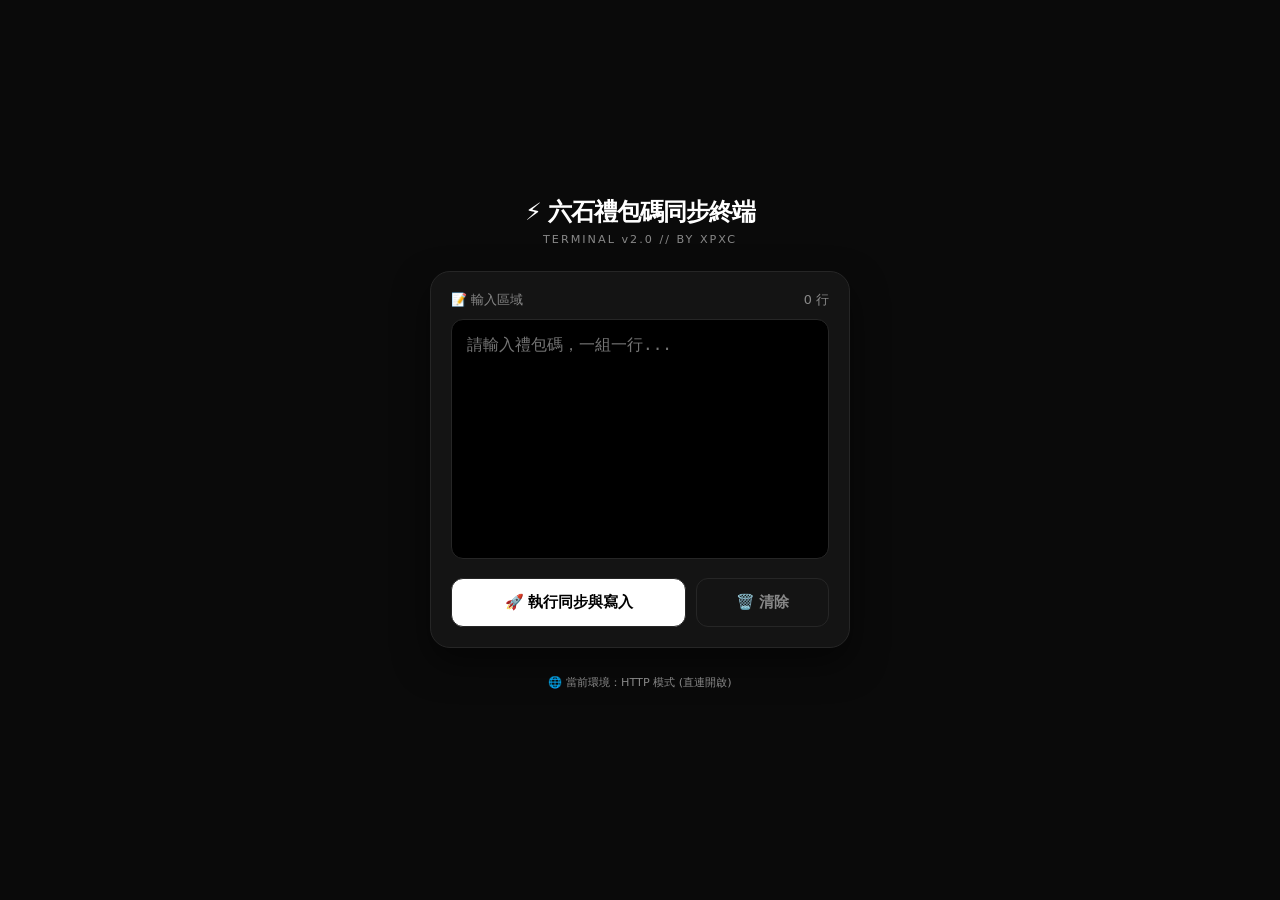
==== addDHM.html @ 52ad536d "Update addDHM.html" ====
<!DOCTYPE html>
<html lang="zh-TW">
<head>
    <meta charset="UTF-8">
    <meta name="viewport" content="width=device-width, initial-scale=1.0, maximum-scale=1.0, user-scalable=no">
    <title>六石禮包碼同步</title>
    <link rel="stylesheet" href="css/DHM.css">
</head>
<body>

<div class="container">
    <div class="header">
        <h1><span>⚡</span> 六石禮包碼同步終端</h1>
        <p>TERMINAL v2.0 // BY XPXC</p>
    </div>

    <div class="main-card">
        <div class="input-header">
            <span>📝 輸入區域</span>
            <span id="line-count">0 行</span>
        </div>
        
        <textarea id="codes" placeholder="請輸入禮包碼，一組一行..." oninput="updateLineCount()"></textarea>

        <div class="action-group">
            <button id="submitBtn" class="btn-primary" onclick="submitData()">
                <span class="icon">🚀</span> 執行同步與寫入
            </button>
            <button class="btn-secondary" onclick="clearAll()">
                <span class="icon">🗑️</span> 清除
            </button>
        </div>

        <div id="status-box" class="status-box" style="display:none;">
            <div class="status-header">
                <span class="pulse"></span> 系統回饋
            </div>
            <div id="status-content">等待指令...</div>
        </div>
    </div>

    <div class="footer">
        <p>🌐 當前環境：HTTP 模式 (直連開啟)</p>
    </div>
</div>

<script src="js/DHM.js"></script>
</body>
</html>
---- css/DHM.css ----
:root {
    --bg: #0a0a0a;
    --card: #141414;
    --border: #262626;
    --text-main: #ffffff;
    --text-dim: #888888;
    --accent: #ffffff;
    --error: #ff4444;
}

body {
    background-color: var(--bg);
    color: var(--text-main);
    font-family: 'Inter', -apple-system, system-ui, sans-serif;
    margin: 0;
    display: flex;
    justify-content: center;
    align-items: center;
    min-height: 100vh;
}

.container {
    width: 90%;
    max-width: 420px;
    padding: 20px 0;
}

.header {
    text-align: center;
    margin-bottom: 25px;
}

.header h1 {
    font-size: 1.5rem;
    font-weight: 800;
    letter-spacing: -1px;
    margin: 0;
}

.header p {
    font-size: 0.7rem;
    color: var(--text-dim);
    letter-spacing: 2px;
    margin-top: 5px;
}

.main-card {
    background: var(--card);
    border: 1px solid var(--border);
    border-radius: 20px;
    padding: 20px;
    box-shadow: 0 15px 35px rgba(0,0,0,0.5);
}

.input-header {
    display: flex;
    justify-content: space-between;
    font-size: 0.8rem;
    color: var(--text-dim);
    margin-bottom: 10px;
}

textarea {
    width: 100%;
    height: 240px;
    background: #000;
    border: 1px solid var(--border);
    border-radius: 12px;
    color: #fff;
    padding: 15px;
    font-size: 16px;
    box-sizing: border-box;
    resize: none;
    outline: none;
    transition: 0.3s;
}

textarea:focus {
    border-color: #555;
}

.action-group {
    display: flex;
    gap: 10px;
    margin-top: 15px;
}

button {
    padding: 14px;
    border-radius: 12px;
    font-size: 15px;
    font-weight: 600;
    cursor: pointer;
    transition: all 0.2s;
    border: 1px solid var(--border);
}

.btn-primary {
    flex: 2;
    background: var(--accent);
    color: #000;
}

.btn-secondary {
    flex: 1;
    background: transparent;
    color: var(--text-dim);
}

button:active {
    transform: scale(0.96);
}

.status-box {
    margin-top: 20px;
    padding: 15px;
    background: #000;
    border: 1px solid var(--border);
    border-radius: 12px;
    font-size: 0.9rem;
}

.status-header {
    display: flex;
    align-items: center;
    gap: 8px;
    font-size: 0.75rem;
    color: var(--text-dim);
    margin-bottom: 5px;
}

.pulse {
    width: 6px;
    height: 6px;
    background: var(--text-dim);
    border-radius: 50%;
    animation: blink 1s infinite;
}

@keyframes blink {
    50% { opacity: 0; }
}

.footer {
    text-align: center;
    margin-top: 25px;
    font-size: 0.7rem;
    color: var(--text-dim);
    line-height: 1.8;
}

#status-content {
    word-break: break-all;
}
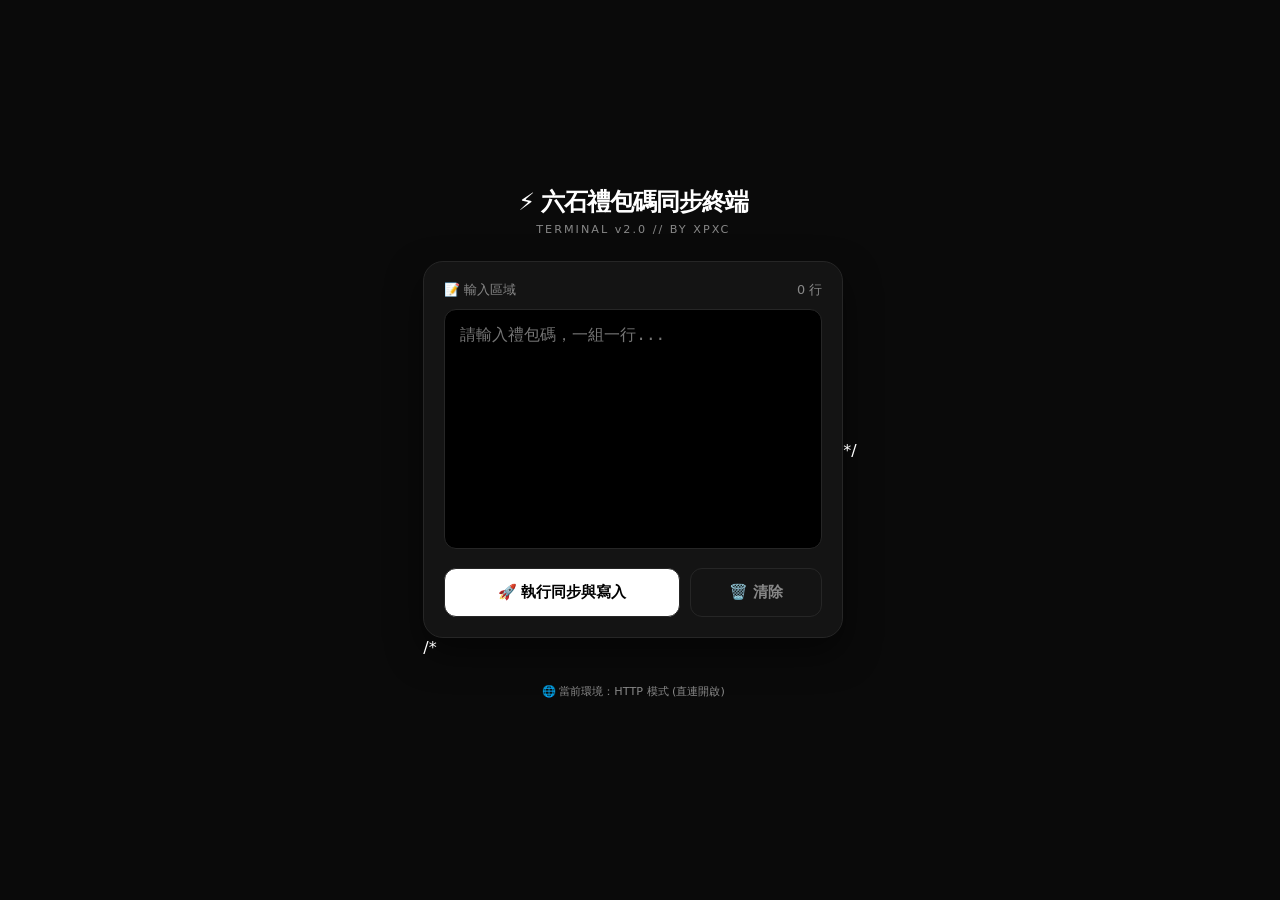
==== commit d6f72ba8: "Update addDHM.html" ====
--- a/addDHM.html
+++ b/addDHM.html
@@ -33,17 +33,17 @@
 
         <div id="status-box" class="status-box" style="display:none;">
             <div class="status-header">
-                <span class="pulse"></span> 系統回饋
+                <span class="pulse"></span> 系統回傳結果
             </div>
             <div id="status-content">等待指令...</div>
         </div>
     </div>
-
+/*
     <div class="footer">
         <p>🌐 當前環境：HTTP 模式 (直連開啟)</p>
     </div>
 </div>
-
+*/
 <script src="js/DHM.js"></script>
 </body>
 </html>
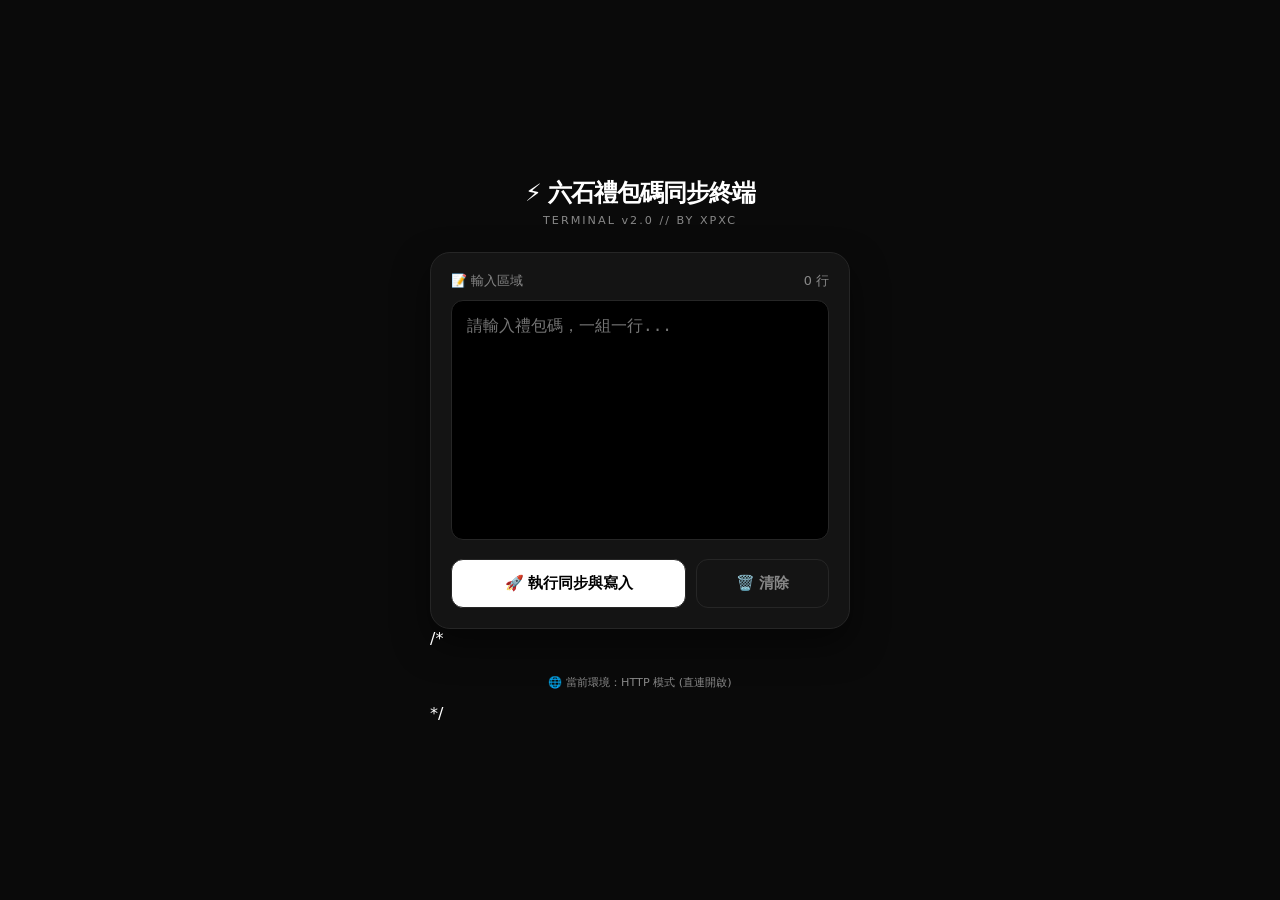
==== commit 7136c766: "Update addDHM.html" ====
--- a/addDHM.html
+++ b/addDHM.html
@@ -41,9 +41,8 @@
 /*
     <div class="footer">
         <p>🌐 當前環境：HTTP 模式 (直連開啟)</p>
-    </div>
+    </div>*/
 </div>
-*/
 <script src="js/DHM.js"></script>
 </body>
 </html>
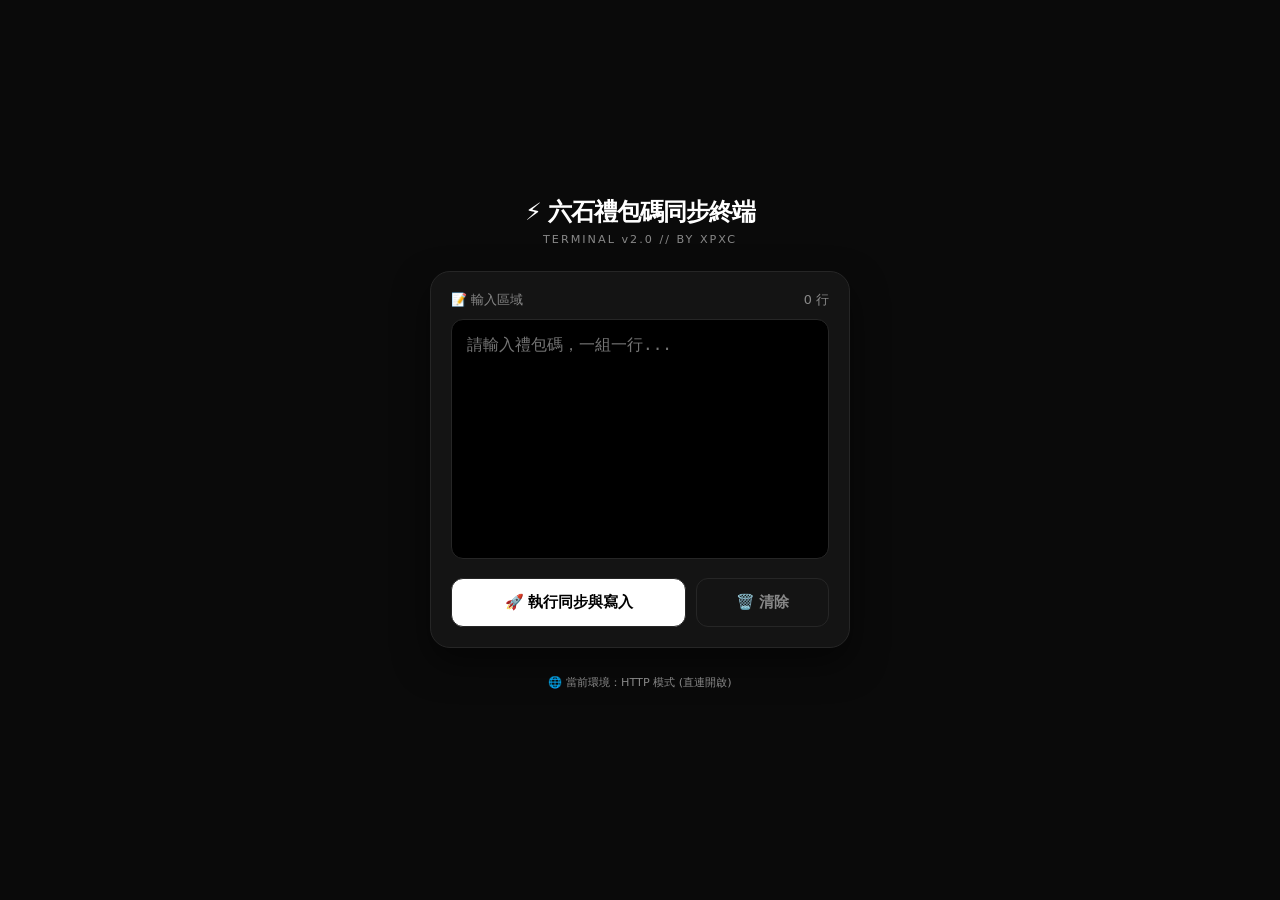
==== commit 42b9f95c: "Update addDHM.html" ====
--- a/addDHM.html
+++ b/addDHM.html
@@ -38,10 +38,10 @@
             <div id="status-content">等待指令...</div>
         </div>
     </div>
-/*
+
     <div class="footer">
         <p>🌐 當前環境：HTTP 模式 (直連開啟)</p>
-    </div>*/
+    </div>
 </div>
 <script src="js/DHM.js"></script>
 </body>
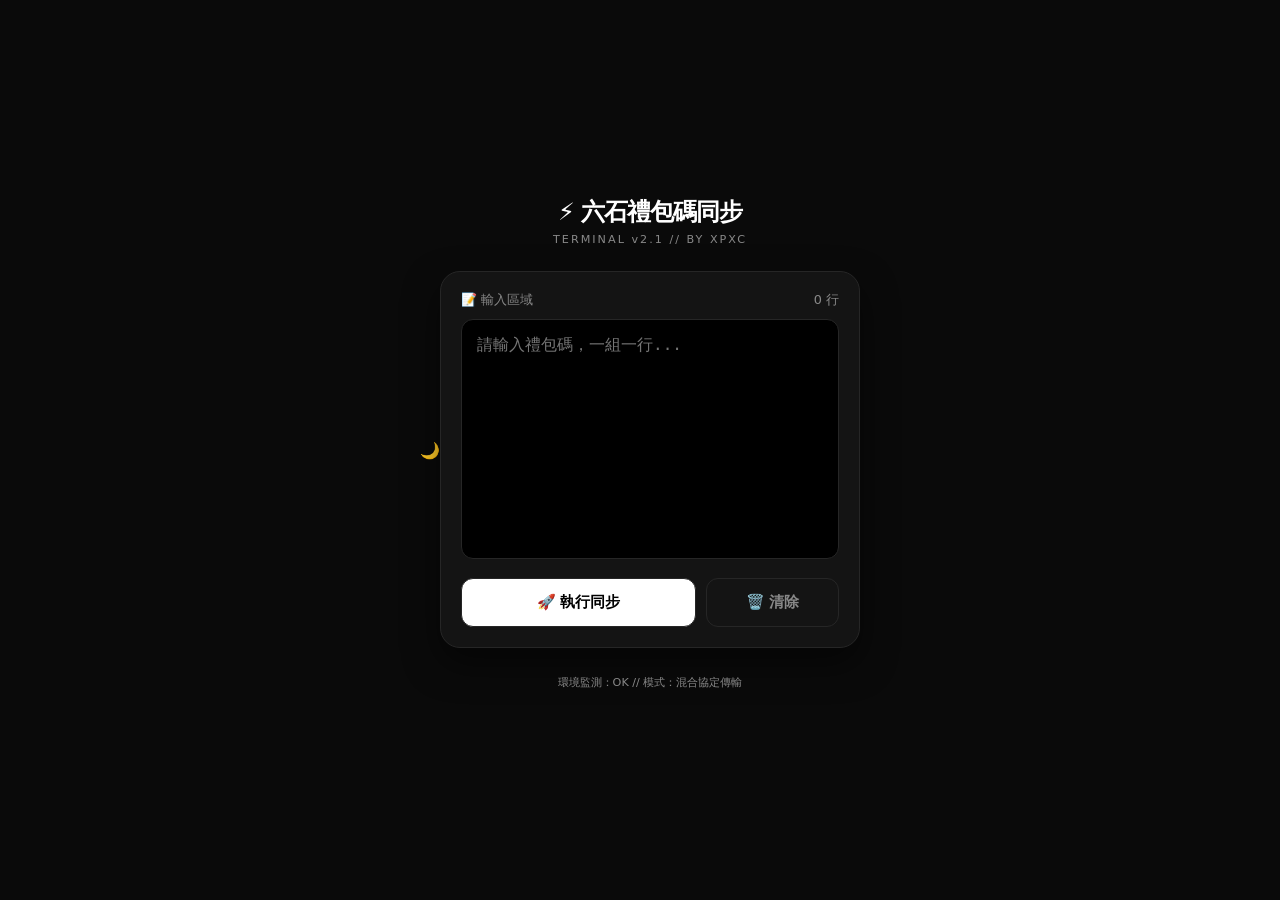
==== commit f89751ad: "Update addDHM.html" ====
--- a/addDHM.html
+++ b/addDHM.html
@@ -8,10 +8,14 @@
 </head>
 <body>
 
+<div class="theme-toggle" onclick="toggleTheme()">
+    <span id="theme-icon">🌙</span>
+</div>
+
 <div class="container">
     <div class="header">
-        <h1><span>⚡</span> 六石禮包碼同步終端</h1>
-        <p>TERMINAL v2.0 // BY XPXC</p>
+        <h1><span>⚡</span> 六石禮包碼同步</h1>
+        <p>TERMINAL v2.1 // BY XPXC</p>
     </div>
 
     <div class="main-card">
@@ -23,26 +27,23 @@
         <textarea id="codes" placeholder="請輸入禮包碼，一組一行..." oninput="updateLineCount()"></textarea>
 
         <div class="action-group">
-            <button id="submitBtn" class="btn-primary" onclick="submitData()">
-                <span class="icon">🚀</span> 執行同步與寫入
-            </button>
-            <button class="btn-secondary" onclick="clearAll()">
-                <span class="icon">🗑️</span> 清除
-            </button>
+            <button id="submitBtn" class="btn-primary" onclick="submitData()">🚀 執行同步</button>
+            <button class="btn-secondary" onclick="clearAll()">🗑️ 清除</button>
         </div>
 
         <div id="status-box" class="status-box" style="display:none;">
             <div class="status-header">
-                <span class="pulse"></span> 系統回傳結果
+                <span class="pulse"></span> 系統回傳
             </div>
-            <div id="status-content">等待指令...</div>
+            <div id="status-content">等待中...</div>
         </div>
     </div>
 
     <div class="footer">
-        <p>🌐 當前環境：HTTP 模式 (直連開啟)</p>
+        <p>環境監測：OK // 模式：混合協定傳輸</p>
     </div>
 </div>
+
 <script src="js/DHM.js"></script>
 </body>
 </html>
--- a/css/DHM.css
+++ b/css/DHM.css
@@ -20,7 +20,7 @@
 }
 
 .container {
-    width: 90%;
+    width: 95%;
     max-width: 420px;
     padding: 20px 0;
 }
@@ -109,6 +109,7 @@
 
 button:active {
     transform: scale(0.96);
+    opacity: 0.8;
 }
 
 .status-box {
@@ -151,4 +152,5 @@
 
 #status-content {
     word-break: break-all;
+    color: #ccc;
 }
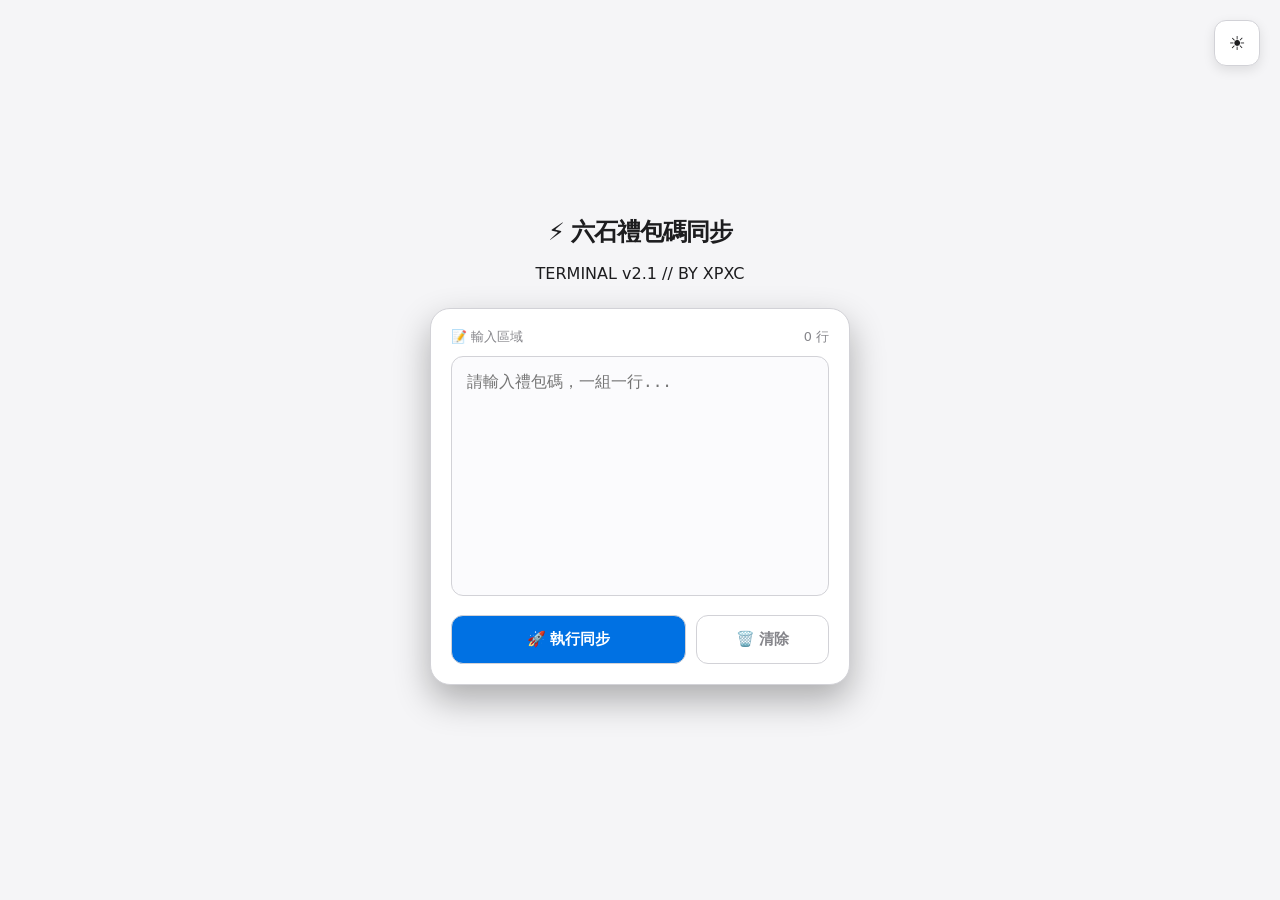
==== commit fddcc2eb: "Update addDHM.html" ====
--- a/addDHM.html
+++ b/addDHM.html
@@ -38,10 +38,6 @@
             <div id="status-content">等待中...</div>
         </div>
     </div>
-
-    <div class="footer">
-        <p>環境監測：OK // 模式：混合協定傳輸</p>
-    </div>
 </div>
 
 <script src="js/DHM.js"></script>
--- a/css/DHM.css
+++ b/css/DHM.css
@@ -1,11 +1,26 @@
 :root {
+    /* 深色模式變數 (預設) */
     --bg: #0a0a0a;
     --card: #141414;
     --border: #262626;
     --text-main: #ffffff;
     --text-dim: #888888;
     --accent: #ffffff;
+    --btn-text: #000000;
+    --input-bg: #000000;
     --error: #ff4444;
+}
+
+body.light-mode {
+    /* 淺色模式變數 */
+    --bg: #f5f5f7;
+    --card: #ffffff;
+    --border: #d2d2d7;
+    --text-main: #1d1d1f;
+    --text-dim: #86868b;
+    --accent: #0071e3; /* 蘋果藍，適合淺色 */
+    --btn-text: #ffffff;
+    --input-bg: #fbfbfd;
 }
 
 body {
@@ -17,6 +32,26 @@
     justify-content: center;
     align-items: center;
     min-height: 100vh;
+    transition: background-color 0.3s, color 0.3s;
+}
+
+/* 主題切換按鈕 */
+.theme-toggle {
+    position: fixed;
+    top: 20px;
+    right: 20px;
+    width: 44px;
+    height: 44px;
+    border-radius: 12px;
+    background: var(--card);
+    border: 1px solid var(--border);
+    display: flex;
+    justify-content: center;
+    align-items: center;
+    cursor: pointer;
+    font-size: 1.2rem;
+    z-index: 1000;
+    box-shadow: 0 4px 12px rgba(0,0,0,0.1);
 }
 
 .container {
@@ -37,19 +72,12 @@
     margin: 0;
 }
 
-.header p {
-    font-size: 0.7rem;
-    color: var(--text-dim);
-    letter-spacing: 2px;
-    margin-top: 5px;
-}
-
 .main-card {
     background: var(--card);
     border: 1px solid var(--border);
     border-radius: 20px;
     padding: 20px;
-    box-shadow: 0 15px 35px rgba(0,0,0,0.5);
+    box-shadow: 0 15px 35px rgba(0,0,0,0.3);
 }
 
 .input-header {
@@ -63,20 +91,16 @@
 textarea {
     width: 100%;
     height: 240px;
-    background: #000;
+    background: var(--input-bg);
     border: 1px solid var(--border);
     border-radius: 12px;
-    color: #fff;
+    color: var(--text-main);
     padding: 15px;
     font-size: 16px;
     box-sizing: border-box;
     resize: none;
     outline: none;
     transition: 0.3s;
-}
-
-textarea:focus {
-    border-color: #555;
 }
 
 .action-group {
@@ -98,7 +122,7 @@
 .btn-primary {
     flex: 2;
     background: var(--accent);
-    color: #000;
+    color: var(--btn-text);
 }
 
 .btn-secondary {
@@ -107,50 +131,20 @@
     color: var(--text-dim);
 }
 
-button:active {
-    transform: scale(0.96);
-    opacity: 0.8;
-}
-
 .status-box {
     margin-top: 20px;
     padding: 15px;
-    background: #000;
+    background: var(--input-bg);
     border: 1px solid var(--border);
     border-radius: 12px;
-    font-size: 0.9rem;
-}
-
-.status-header {
-    display: flex;
-    align-items: center;
-    gap: 8px;
-    font-size: 0.75rem;
-    color: var(--text-dim);
-    margin-bottom: 5px;
+    font-size: 0.85rem;
 }
 
 .pulse {
-    width: 6px;
-    height: 6px;
-    background: var(--text-dim);
+    width: 6px; height: 6px;
+    background: #00ff00;
     border-radius: 50%;
-    animation: blink 1s infinite;
+    animation: blink 1.5s infinite;
 }
 
-@keyframes blink {
-    50% { opacity: 0; }
-}
-
-.footer {
-    text-align: center;
-    margin-top: 25px;
-    font-size: 0.7rem;
-    color: var(--text-dim);
-    line-height: 1.8;
-}
-
-#status-content {
-    word-break: break-all;
-    color: #ccc;
-}
+@keyframes blink { 50% { opacity: 0.3; } }
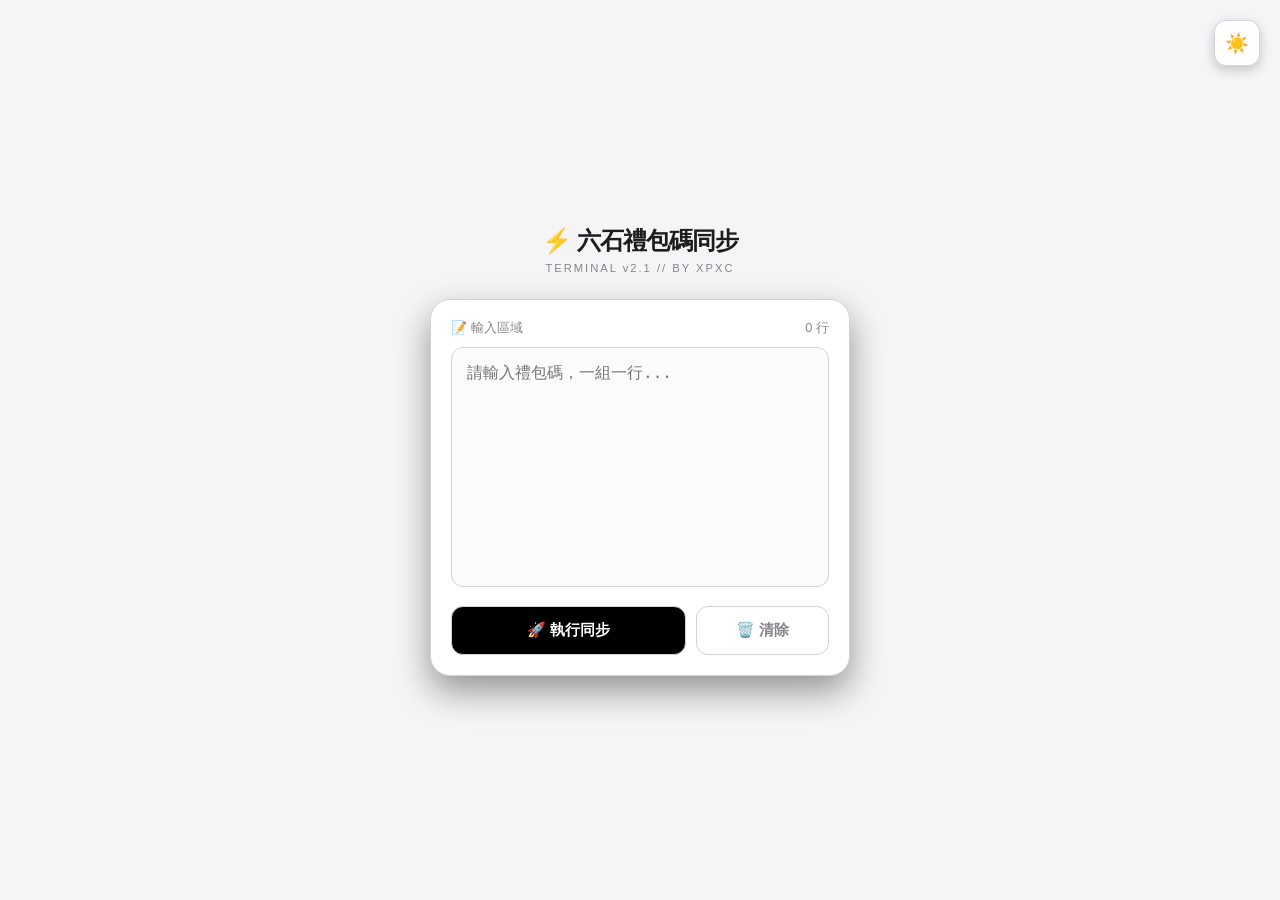
==== commit 4a4b7974: "Update addDHM.html" ====
--- a/addDHM.html
+++ b/addDHM.html
@@ -32,12 +32,21 @@
         </div>
 
         <div id="status-box" class="status-box" style="display:none;">
-            <div class="status-header">
-                <span class="pulse"></span> 系統回傳
-            </div>
-            <div id="status-content">等待中...</div>
+    <div class="status-header">
+        <div class="window-controls">
+            <span class="dot red"></span>
+            <span class="dot yellow"></span>
+            <span class="dot green"></span>
+        </div>
+        <div class="status-title">
+            <span class="icon">🖥️</span> 系統執行日誌
         </div>
     </div>
+    
+    <div id="status-content">
+        <div style="color: #666;">等待指令輸入...</div>
+    </div>
+</div>
 </div>
 
 <script src="js/DHM.js"></script>
--- a/css/DHM.css
+++ b/css/DHM.css
@@ -1,5 +1,5 @@
+/* --- 1. 基礎變數與模式切換 --- */
 :root {
-    /* 深色模式變數 (預設) */
     --bg: #0a0a0a;
     --card: #141414;
     --border: #262626;
@@ -12,21 +12,21 @@
 }
 
 body.light-mode {
-    /* 淺色模式變數 */
     --bg: #f5f5f7;
     --card: #ffffff;
     --border: #d2d2d7;
     --text-main: #1d1d1f;
     --text-dim: #86868b;
-    --accent: #0071e3; /* 蘋果藍，適合淺色 */
+    --accent: #000000;
     --btn-text: #ffffff;
     --input-bg: #fbfbfd;
 }
 
+/* --- 2. 頁面基礎樣式 --- */
 body {
     background-color: var(--bg);
     color: var(--text-main);
-    font-family: 'Inter', -apple-system, system-ui, sans-serif;
+    font-family: 'PingFang TC', 'Microsoft JhengHei', -apple-system, sans-serif;
     margin: 0;
     display: flex;
     justify-content: center;
@@ -35,7 +35,7 @@
     transition: background-color 0.3s, color 0.3s;
 }
 
-/* 主題切換按鈕 */
+/* 右上角切換按鈕 */
 .theme-toggle {
     position: fixed;
     top: 20px;
@@ -51,7 +51,7 @@
     cursor: pointer;
     font-size: 1.2rem;
     z-index: 1000;
-    box-shadow: 0 4px 12px rgba(0,0,0,0.1);
+    box-shadow: 0 4px 12px rgba(0,0,0,0.2);
 }
 
 .container {
@@ -72,12 +72,20 @@
     margin: 0;
 }
 
+.header p {
+    font-size: 0.7rem;
+    color: var(--text-dim);
+    letter-spacing: 2px;
+    margin-top: 5px;
+}
+
+/* --- 3. 主要卡片與輸入區 --- */
 .main-card {
     background: var(--card);
     border: 1px solid var(--border);
     border-radius: 20px;
     padding: 20px;
-    box-shadow: 0 15px 35px rgba(0,0,0,0.3);
+    box-shadow: 0 15px 35px rgba(0,0,0,0.4);
 }
 
 .input-header {
@@ -94,7 +102,7 @@
     background: var(--input-bg);
     border: 1px solid var(--border);
     border-radius: 12px;
-    color: var(--text-main);
+    color: #ffffff; /* 輸入文字固定白色 */
     padding: 15px;
     font-size: 16px;
     box-sizing: border-box;
@@ -119,32 +127,60 @@
     border: 1px solid var(--border);
 }
 
-.btn-primary {
-    flex: 2;
-    background: var(--accent);
-    color: var(--btn-text);
+.btn-primary { background: var(--accent); color: var(--btn-text); flex: 2; }
+.btn-secondary { background: transparent; color: var(--text-dim); flex: 1; }
+
+button:active { transform: scale(0.96); opacity: 0.8; }
+
+/* --- 4. 系統回傳 (模擬視窗樣式) --- */
+.status-box {
+    margin-top: 25px;
+    background: #000000;
+    border: 1px solid var(--border);
+    border-radius: 12px;
+    overflow: hidden;
+    box-shadow: 0 10px 30px rgba(0, 0, 0, 0.5);
 }
 
-.btn-secondary {
-    flex: 1;
-    background: transparent;
+.status-header {
+    background: linear-gradient(to right, #1a1a1a, #121212);
+    padding: 10px 15px;
+    display: flex;
+    align-items: center;
+    justify-content: space-between;
+    border-bottom: 1px solid var(--border);
+}
+
+.window-controls { display: flex; gap: 8px; }
+.dot { width: 11px; height: 11px; border-radius: 50%; }
+.dot.red { background: #ff5f56; }
+.dot.yellow { background: #ffbd2e; }
+.dot.green { background: #27c93f; }
+
+.status-title {
+    font-size: 0.7rem;
+    font-family: monospace;
+    color: #666;
+    font-weight: bold;
+}
+
+/* 這就是你剛才沒看到的重點區塊 */
+#status-content {
+    padding: 18px;
+    font-size: 0.9rem;
+    font-family: 'Consolas', 'Monaco', 'Microsoft JhengHei', monospace;
+    line-height: 1.6;
+    color: #d1d1d1;
+    min-height: 80px;
+    word-break: break-all;
+    /* 模擬終端機行高背景線 */
+    background-image: linear-gradient(rgba(255, 255, 255, 0.02) 1px, transparent 1px);
+    background-size: 100% 1.6rem;
+}
+
+.footer {
+    text-align: center;
+    margin-top: 25px;
+    font-size: 0.7rem;
     color: var(--text-dim);
 }
-
-.status-box {
-    margin-top: 20px;
-    padding: 15px;
-    background: var(--input-bg);
-    border: 1px solid var(--border);
-    border-radius: 12px;
-    font-size: 0.85rem;
-}
-
-.pulse {
-    width: 6px; height: 6px;
-    background: #00ff00;
-    border-radius: 50%;
-    animation: blink 1.5s infinite;
-}
-
-@keyframes blink { 50% { opacity: 0.3; } }
